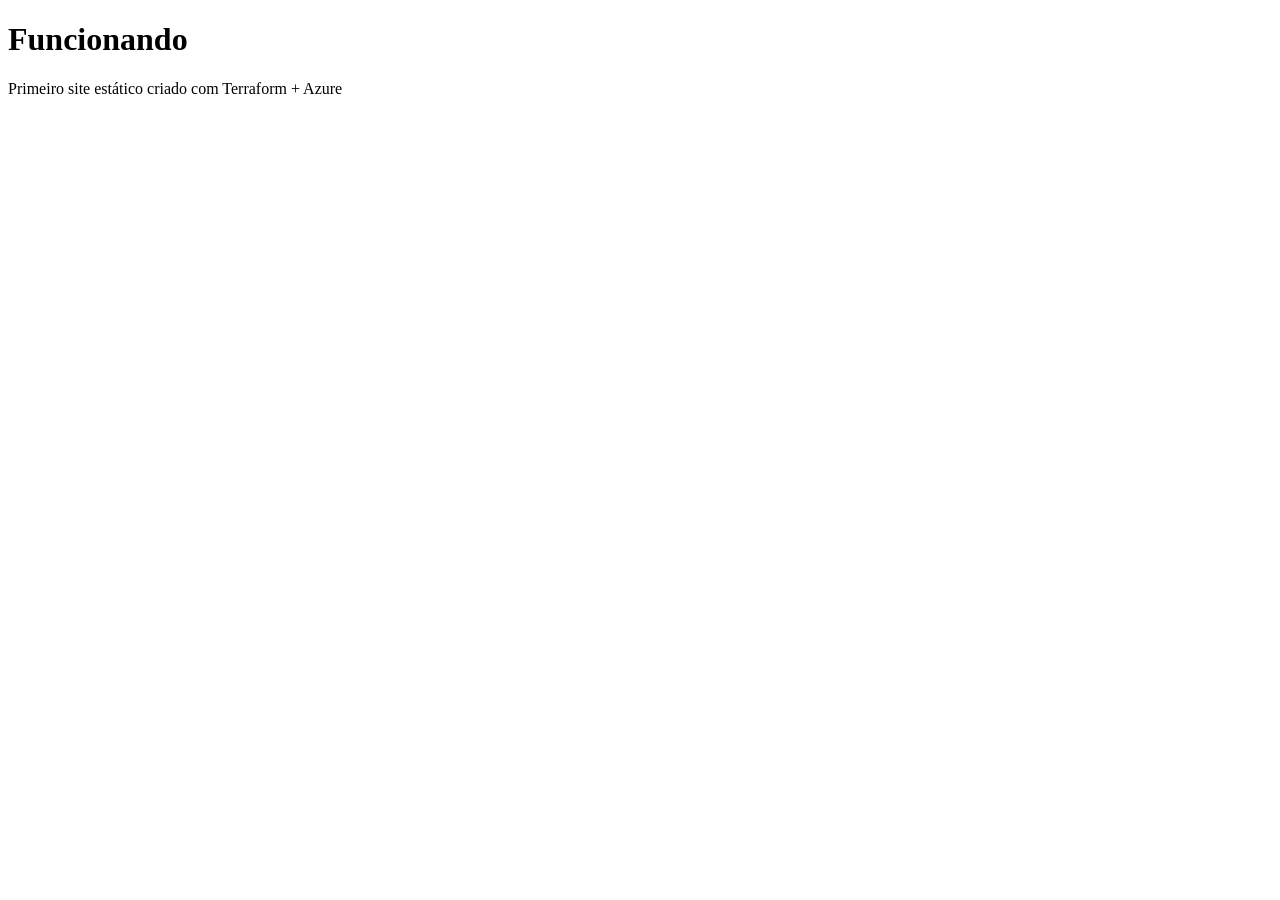
==== site/index.html @ 43009502 "adição geral" ====
<!DOCTYPE html>
<html lang="en">
<head>
    <meta charset="UTF-8">
    <meta name="viewport" content="width=device-width, initial-scale=1.0">
    <title>site estático</title>
    <link rel="stylesheet" href="css/style.css"/>
</head>
<body>
    <h1> Funcionando </h1>
    <p> Primeiro site estático criado com Terraform + Azure</p>
</body>
</html>
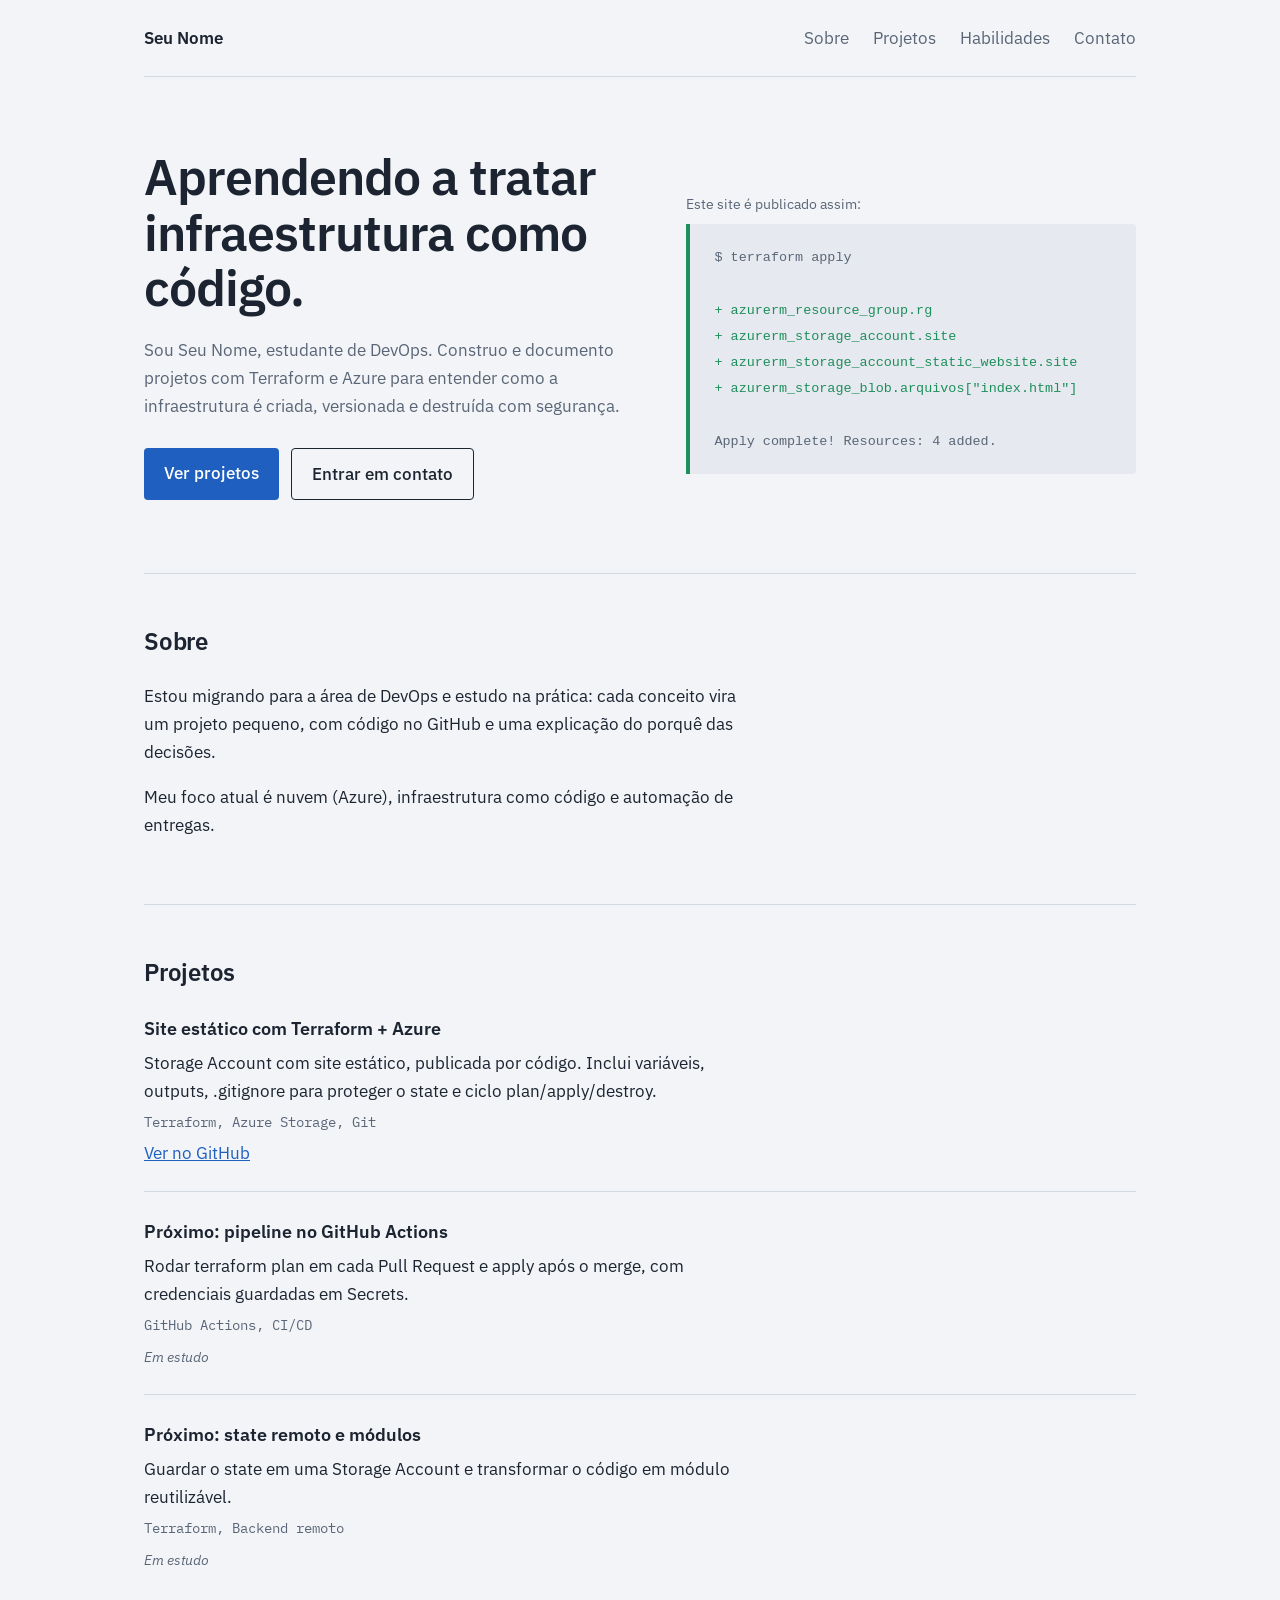
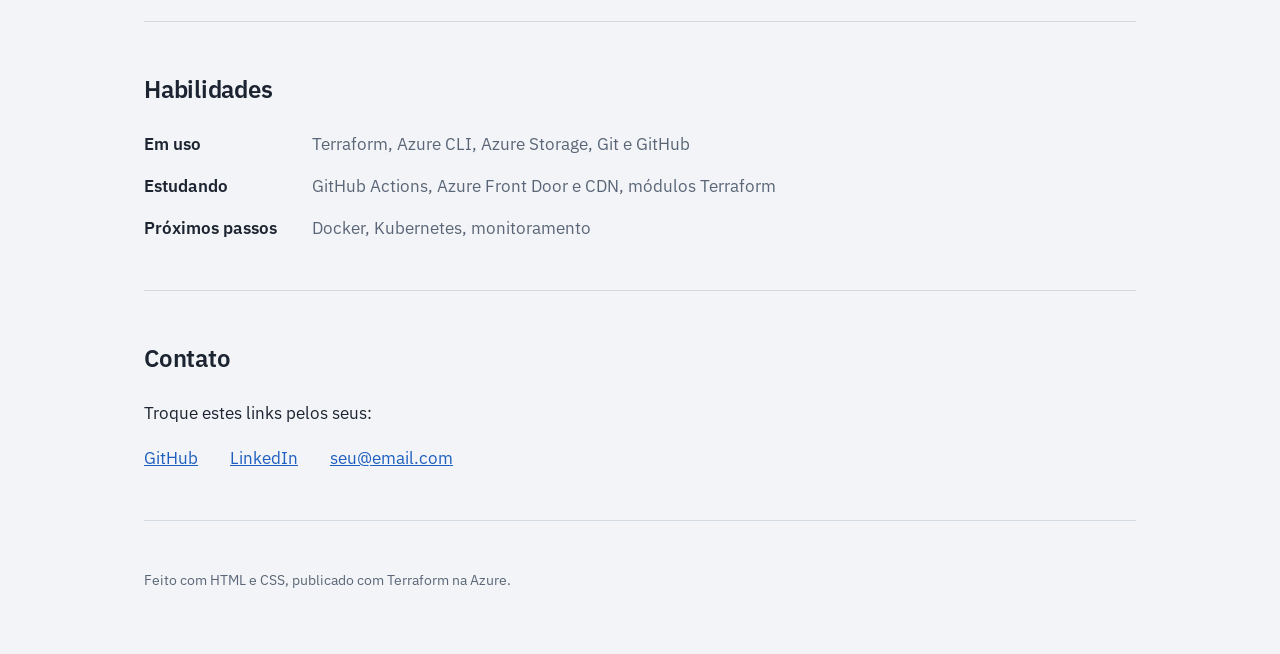
==== commit c901c0bb: "Addition of a new, updated portfolio." ====
--- a/site/index.html
+++ b/site/index.html
@@ -1,13 +1,105 @@
 <!DOCTYPE html>
-<html lang="en">
+<html lang="pt-BR">
 <head>
-    <meta charset="UTF-8">
-    <meta name="viewport" content="width=device-width, initial-scale=1.0">
-    <title>site estático</title>
-    <link rel="stylesheet" href="css/style.css"/>
+  <meta charset="UTF-8">
+  <meta name="viewport" content="width=device-width, initial-scale=1">
+  <title>Pedro Macedo | Portfólio DevOps</title>
+  <meta name="description" content="Portfólio de estudos em DevOps: Terraform, Azure e automação.">
+  <link rel="preconnect" href="https://fonts.googleapis.com">
+  <link rel="preconnect" href="https://fonts.gstatic.com" crossorigin>
+  <link href="https://fonts.googleapis.com/css2?family=IBM+Plex+Mono:wght@400;500&family=IBM+Plex+Sans:wght@400;500;600&display=swap" rel="stylesheet">
+  <link rel="stylesheet" href="style.css">
 </head>
 <body>
-    <h1> Funcionando </h1>
-    <p> Primeiro site estático criado com Terraform + Azure</p>
+  <header class="topo">
+    <a class="marca" href="#inicio">Seu Nome</a>
+    <nav aria-label="Principal">
+      <a href="#sobre">Sobre</a>
+      <a href="#projetos">Projetos</a>
+      <a href="#habilidades">Habilidades</a>
+      <a href="#contato">Contato</a>
+    </nav>
+  </header>
+
+  <main>
+    <section class="hero" id="inicio">
+      <div class="hero-texto">
+        <h1>Aprendendo a tratar infraestrutura como código.</h1>
+        <p>Sou Seu Nome, estudante de DevOps. Construo e documento projetos com Terraform e Azure para entender como a infraestrutura é criada, versionada e destruída com segurança.</p>
+        <p class="acoes">
+          <a class="botao" href="#projetos">Ver projetos</a>
+          <a class="botao-sec" href="#contato">Entrar em contato</a>
+        </p>
+      </div>
+
+      <figure class="plan">
+        <figcaption>Este site é publicado assim:</figcaption>
+<pre><code><span class="mut">$ terraform apply</span>
+
+<span class="add">+ azurerm_resource_group.rg</span>
+<span class="add">+ azurerm_storage_account.site</span>
+<span class="add">+ azurerm_storage_account_static_website.site</span>
+<span class="add">+ azurerm_storage_blob.arquivos["index.html"]</span>
+
+<span class="mut">Apply complete! Resources: 4 added.</span></code></pre>
+      </figure>
+    </section>
+
+    <section id="sobre">
+      <h2>Sobre</h2>
+      <p>Estou migrando para a área de DevOps e estudo na prática: cada conceito vira um projeto pequeno, com código no GitHub e uma explicação do porquê das decisões.</p>
+      <p>Meu foco atual é nuvem (Azure), infraestrutura como código e automação de entregas.</p>
+    </section>
+
+    <section id="projetos">
+      <h2>Projetos</h2>
+      <ul class="lista">
+        <li>
+          <h3>Site estático com Terraform + Azure</h3>
+          <p>Storage Account com site estático, publicada por código. Inclui variáveis, outputs, .gitignore para proteger o state e ciclo plan/apply/destroy.</p>
+          <p class="tags">Terraform, Azure Storage, Git</p>
+          <a href="https://github.com/seu-usuario/seu-repositorio">Ver no GitHub</a>
+        </li>
+        <li>
+          <h3>Próximo: pipeline no GitHub Actions</h3>
+          <p>Rodar terraform plan em cada Pull Request e apply após o merge, com credenciais guardadas em Secrets.</p>
+          <p class="tags">GitHub Actions, CI/CD</p>
+          <span class="status">Em estudo</span>
+        </li>
+        <li>
+          <h3>Próximo: state remoto e módulos</h3>
+          <p>Guardar o state em uma Storage Account e transformar o código em módulo reutilizável.</p>
+          <p class="tags">Terraform, Backend remoto</p>
+          <span class="status">Em estudo</span>
+        </li>
+      </ul>
+    </section>
+
+    <section id="habilidades">
+      <h2>Habilidades</h2>
+      <dl class="skills">
+        <dt>Em uso</dt>
+        <dd>Terraform, Azure CLI, Azure Storage, Git e GitHub</dd>
+        <dt>Estudando</dt>
+        <dd>GitHub Actions, Azure Front Door e CDN, módulos Terraform</dd>
+        <dt>Próximos passos</dt>
+        <dd>Docker, Kubernetes, monitoramento</dd>
+      </dl>
+    </section>
+
+    <section id="contato">
+      <h2>Contato</h2>
+      <p>Troque estes links pelos seus:</p>
+      <ul class="contatos">
+        <li><a href="https://github.com/seu-usuario">GitHub</a></li>
+        <li><a href="https://www.linkedin.com/in/seu-usuario">LinkedIn</a></li>
+        <li><a href="mailto:seu@email.com">seu@email.com</a></li>
+      </ul>
+    </section>
+  </main>
+
+  <footer class="rodape">
+    <p>Feito com HTML e CSS, publicado com Terraform na Azure.</p>
+  </footer>
 </body>
-</html>+</html>
--- a/site/style.css
+++ b/site/style.css
@@ -0,0 +1,135 @@
+:root {
+  --papel: #f2f4f7;
+  --tinta: #1b2430;
+  --suave: #5a6677;
+  --azul: #1f5fbf;
+  --verde: #1e8e5a;
+  --linha: #d3d9e1;
+  --bloco: #e6eaf0;
+  --sans: "IBM Plex Sans", system-ui, -apple-system, "Segoe UI", sans-serif;
+  --mono: "IBM Plex Mono", ui-monospace, Consolas, monospace;
+}
+
+* { box-sizing: border-box; }
+
+html { scroll-behavior: smooth; }
+
+body {
+  margin: 0;
+  background: var(--papel);
+  color: var(--tinta);
+  font: 400 1.0625rem/1.65 var(--sans);
+}
+
+a { color: var(--azul); }
+a:focus-visible { outline: 3px solid var(--azul); outline-offset: 3px; }
+
+.topo, main, .rodape {
+  width: min(100% - 2.5rem, 62rem);
+  margin-inline: auto;
+}
+
+.topo {
+  display: flex;
+  flex-wrap: wrap;
+  justify-content: space-between;
+  align-items: center;
+  gap: 0.75rem 2rem;
+  padding: 1.5rem 0;
+  border-bottom: 1px solid var(--linha);
+}
+
+.marca { font-weight: 600; color: var(--tinta); text-decoration: none; }
+
+.topo nav { display: flex; flex-wrap: wrap; gap: 0.25rem 1.5rem; }
+.topo nav a { color: var(--suave); text-decoration: none; }
+.topo nav a:hover { color: var(--tinta); text-decoration: underline; }
+
+/* Hero */
+.hero {
+  display: grid;
+  grid-template-columns: 1.1fr 1fr;
+  gap: 3rem;
+  align-items: center;
+  padding: 4.5rem 0 3.5rem;
+}
+
+h1 {
+  margin: 0 0 1.25rem;
+  font-size: clamp(2rem, 4.5vw, 3.1rem);
+  line-height: 1.12;
+  font-weight: 600;
+  letter-spacing: -0.02em;
+  max-width: 18ch;
+}
+
+.hero-texto p { max-width: 52ch; color: var(--suave); }
+
+.acoes { display: flex; flex-wrap: wrap; gap: 0.75rem; margin-top: 1.75rem; }
+
+.botao, .botao-sec {
+  padding: 0.7rem 1.25rem;
+  border-radius: 4px;
+  font-weight: 500;
+  text-decoration: none;
+}
+.botao { background: var(--azul); color: #fff; }
+.botao:hover { background: #174a95; }
+.botao-sec { border: 1px solid var(--tinta); color: var(--tinta); }
+.botao-sec:hover { background: var(--bloco); }
+
+/* Bloco de código: o elemento memorável */
+.plan { margin: 0; }
+.plan figcaption { margin-bottom: 0.5rem; font-size: 0.9rem; color: var(--suave); }
+.plan pre {
+  margin: 0;
+  padding: 1.25rem 1.5rem;
+  background: var(--bloco);
+  border-left: 4px solid var(--verde);
+  border-radius: 0 4px 4px 0;
+  overflow-x: auto;
+  font: 400 0.84rem/1.8 var(--mono);
+}
+.add { color: var(--verde); font-weight: 500; }
+.mut { color: var(--suave); }
+
+/* Seções */
+section { padding: 3rem 0; border-top: 1px solid var(--linha); }
+.hero { border-top: 0; }
+
+h2 { margin: 0 0 1.25rem; font-size: 1.5rem; font-weight: 600; letter-spacing: -0.01em; }
+h3 { margin: 0 0 0.35rem; font-size: 1.15rem; font-weight: 600; }
+section p { max-width: 62ch; }
+
+/* Projetos */
+.lista { list-style: none; margin: 0; padding: 0; }
+.lista li { padding: 1.5rem 0; border-bottom: 1px solid var(--linha); }
+.lista li:first-child { padding-top: 0; }
+.lista li:last-child { border-bottom: 0; padding-bottom: 0; }
+.lista p { margin: 0 0 0.5rem; }
+.tags { font: 400 0.85rem var(--mono); color: var(--suave); }
+.status { font-size: 0.9rem; color: var(--suave); font-style: italic; }
+
+/* Habilidades */
+.skills { display: grid; grid-template-columns: 9rem 1fr; gap: 0.9rem 1.5rem; margin: 0; }
+.skills dt { font-weight: 600; }
+.skills dd { margin: 0; color: var(--suave); }
+
+/* Contato */
+.contatos { list-style: none; margin: 0; padding: 0; display: flex; flex-wrap: wrap; gap: 0.5rem 2rem; }
+
+.rodape { padding: 2rem 0 3rem; border-top: 1px solid var(--linha); color: var(--suave); font-size: 0.9rem; }
+
+/* Página 404 */
+.erro { padding: 6rem 0; }
+.erro .codigo { font: 500 1rem var(--mono); color: var(--suave); }
+
+@media (max-width: 760px) {
+  .hero { grid-template-columns: 1fr; gap: 2rem; padding-top: 3rem; }
+  .skills { grid-template-columns: 1fr; gap: 0.15rem; }
+  .skills dd { margin-bottom: 0.9rem; }
+}
+
+@media (prefers-reduced-motion: reduce) {
+  html { scroll-behavior: auto; }
+}
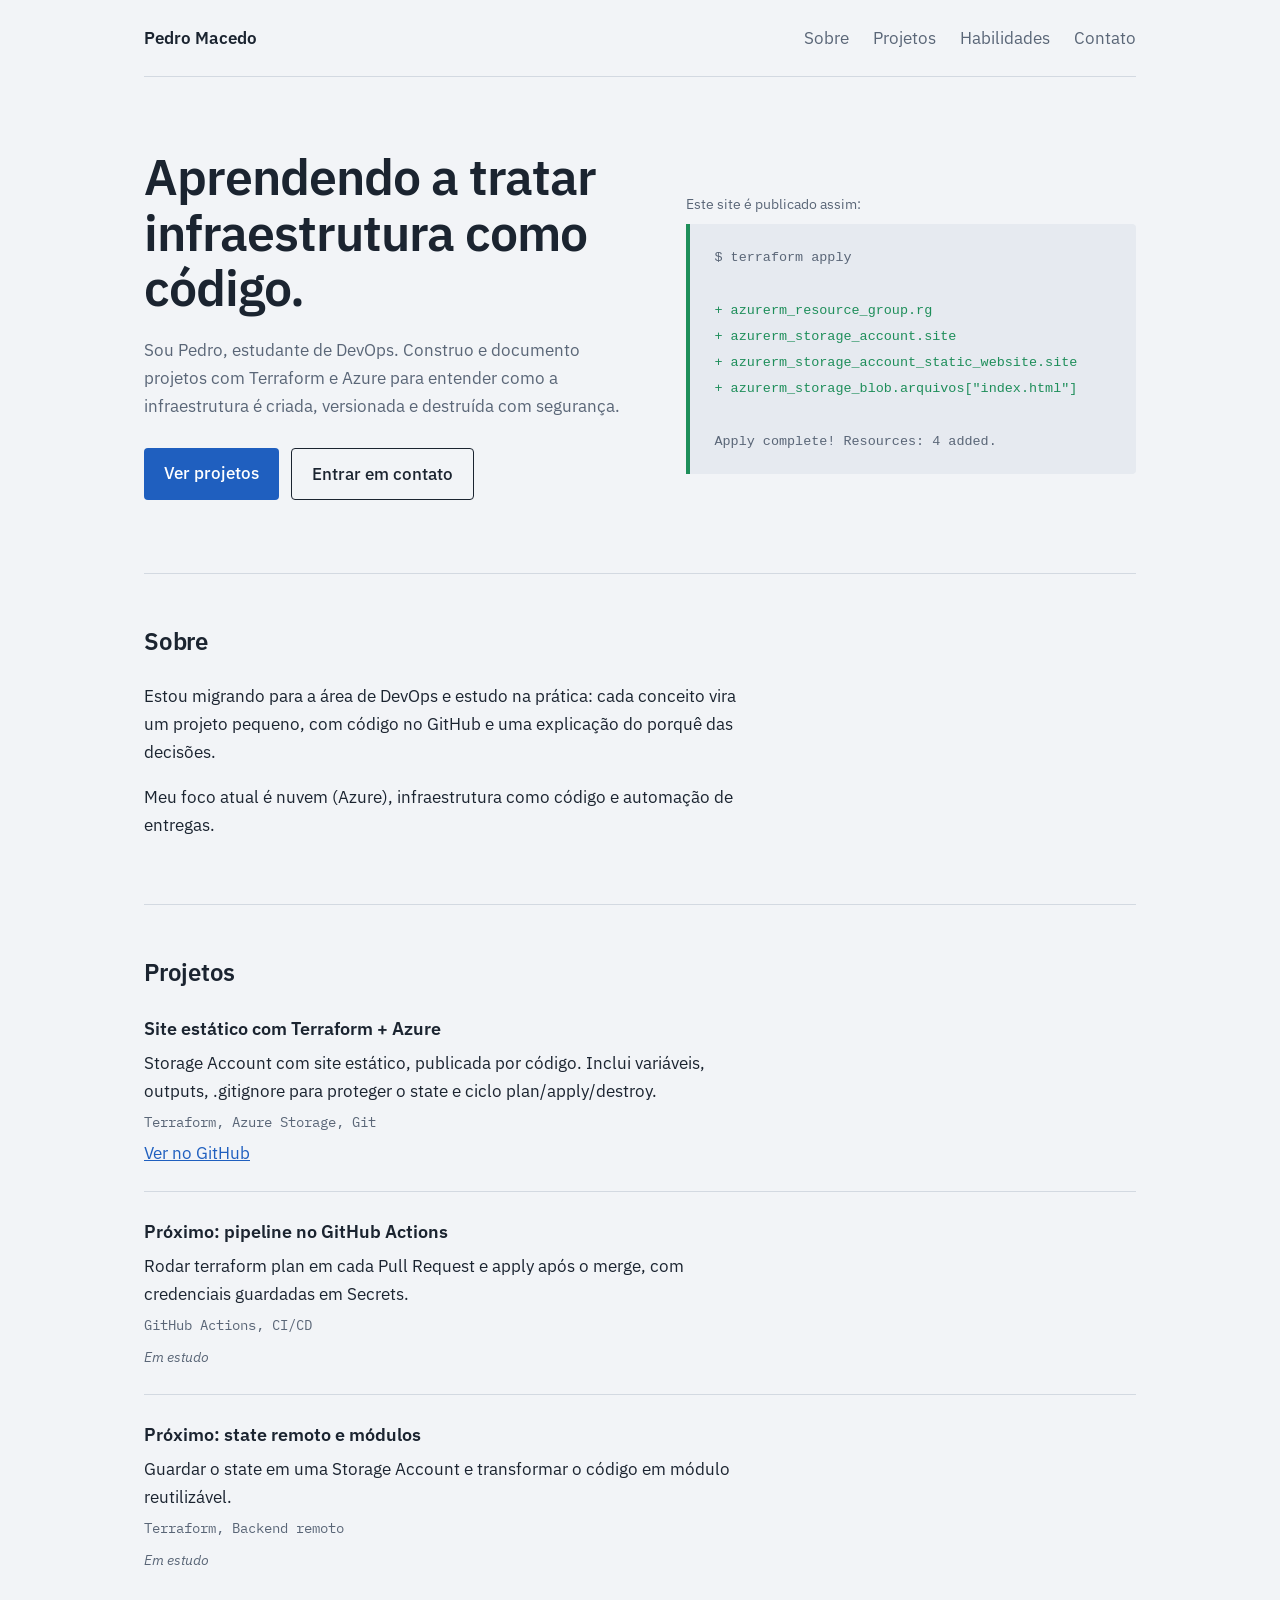
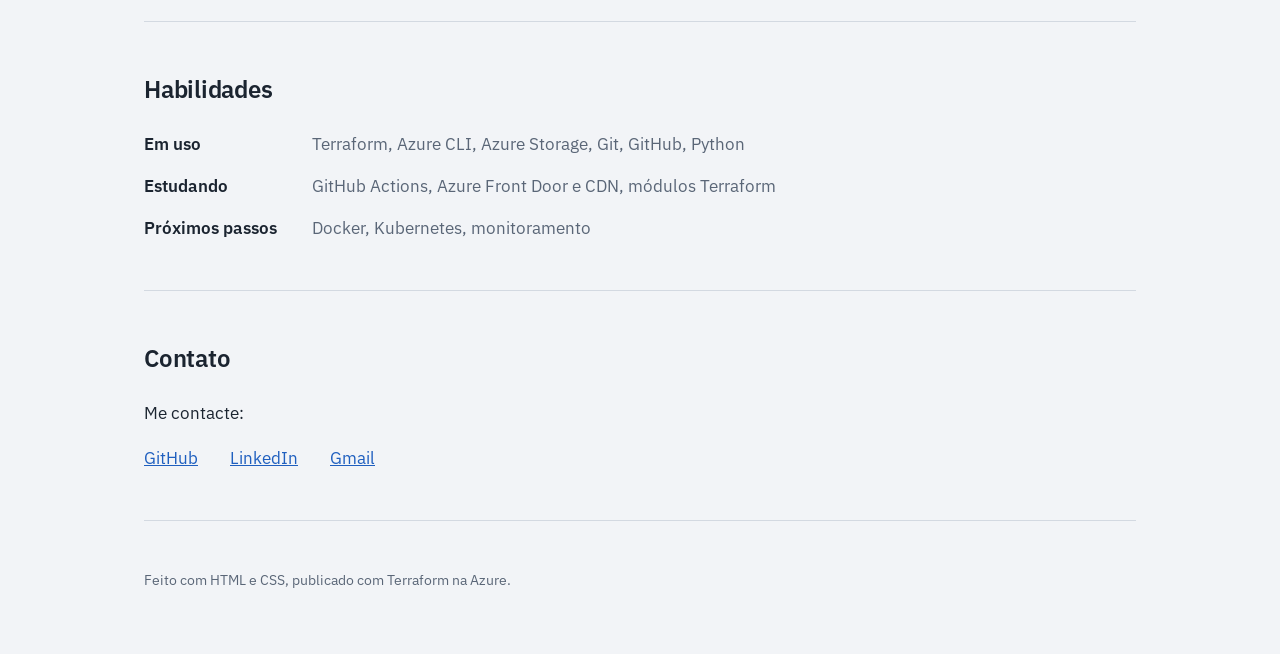
==== commit 2bdf0c2d: "ATT portfolio" ====
--- a/site/index.html
+++ b/site/index.html
@@ -3,7 +3,7 @@
 <head>
   <meta charset="UTF-8">
   <meta name="viewport" content="width=device-width, initial-scale=1">
-  <title>Pedro Macedo | Portfólio DevOps</title>
+  <title>Pedro Macedo | Portfólio</title>
   <meta name="description" content="Portfólio de estudos em DevOps: Terraform, Azure e automação.">
   <link rel="preconnect" href="https://fonts.googleapis.com">
   <link rel="preconnect" href="https://fonts.gstatic.com" crossorigin>
@@ -12,7 +12,7 @@
 </head>
 <body>
   <header class="topo">
-    <a class="marca" href="#inicio">Seu Nome</a>
+    <a class="marca" href="#inicio">Pedro Macedo</a>
     <nav aria-label="Principal">
       <a href="#sobre">Sobre</a>
       <a href="#projetos">Projetos</a>
@@ -25,7 +25,7 @@
     <section class="hero" id="inicio">
       <div class="hero-texto">
         <h1>Aprendendo a tratar infraestrutura como código.</h1>
-        <p>Sou Seu Nome, estudante de DevOps. Construo e documento projetos com Terraform e Azure para entender como a infraestrutura é criada, versionada e destruída com segurança.</p>
+        <p>Sou Pedro, estudante de DevOps. Construo e documento projetos com Terraform e Azure para entender como a infraestrutura é criada, versionada e destruída com segurança.</p>
         <p class="acoes">
           <a class="botao" href="#projetos">Ver projetos</a>
           <a class="botao-sec" href="#contato">Entrar em contato</a>
@@ -58,7 +58,7 @@
           <h3>Site estático com Terraform + Azure</h3>
           <p>Storage Account com site estático, publicada por código. Inclui variáveis, outputs, .gitignore para proteger o state e ciclo plan/apply/destroy.</p>
           <p class="tags">Terraform, Azure Storage, Git</p>
-          <a href="https://github.com/seu-usuario/seu-repositorio">Ver no GitHub</a>
+          <a href="https://github.com/PHMac20XX2/static">Ver no GitHub</a>
         </li>
         <li>
           <h3>Próximo: pipeline no GitHub Actions</h3>
@@ -79,7 +79,7 @@
       <h2>Habilidades</h2>
       <dl class="skills">
         <dt>Em uso</dt>
-        <dd>Terraform, Azure CLI, Azure Storage, Git e GitHub</dd>
+        <dd>Terraform, Azure CLI, Azure Storage, Git, GitHub, Python</dd>
         <dt>Estudando</dt>
         <dd>GitHub Actions, Azure Front Door e CDN, módulos Terraform</dd>
         <dt>Próximos passos</dt>
@@ -89,11 +89,11 @@
 
     <section id="contato">
       <h2>Contato</h2>
-      <p>Troque estes links pelos seus:</p>
+      <p>Me contacte:</p>
       <ul class="contatos">
-        <li><a href="https://github.com/seu-usuario">GitHub</a></li>
-        <li><a href="https://www.linkedin.com/in/seu-usuario">LinkedIn</a></li>
-        <li><a href="mailto:seu@email.com">seu@email.com</a></li>
+        <li><a href="https://github.com/PHMac20XX2">GitHub</a></li>
+        <li><a href="https://br.linkedin.com/in/phmac20xx">LinkedIn</a></li>
+        <li><a href="mailto:phmestudos@gmail.com">Gmail</a></li>
       </ul>
     </section>
   </main>
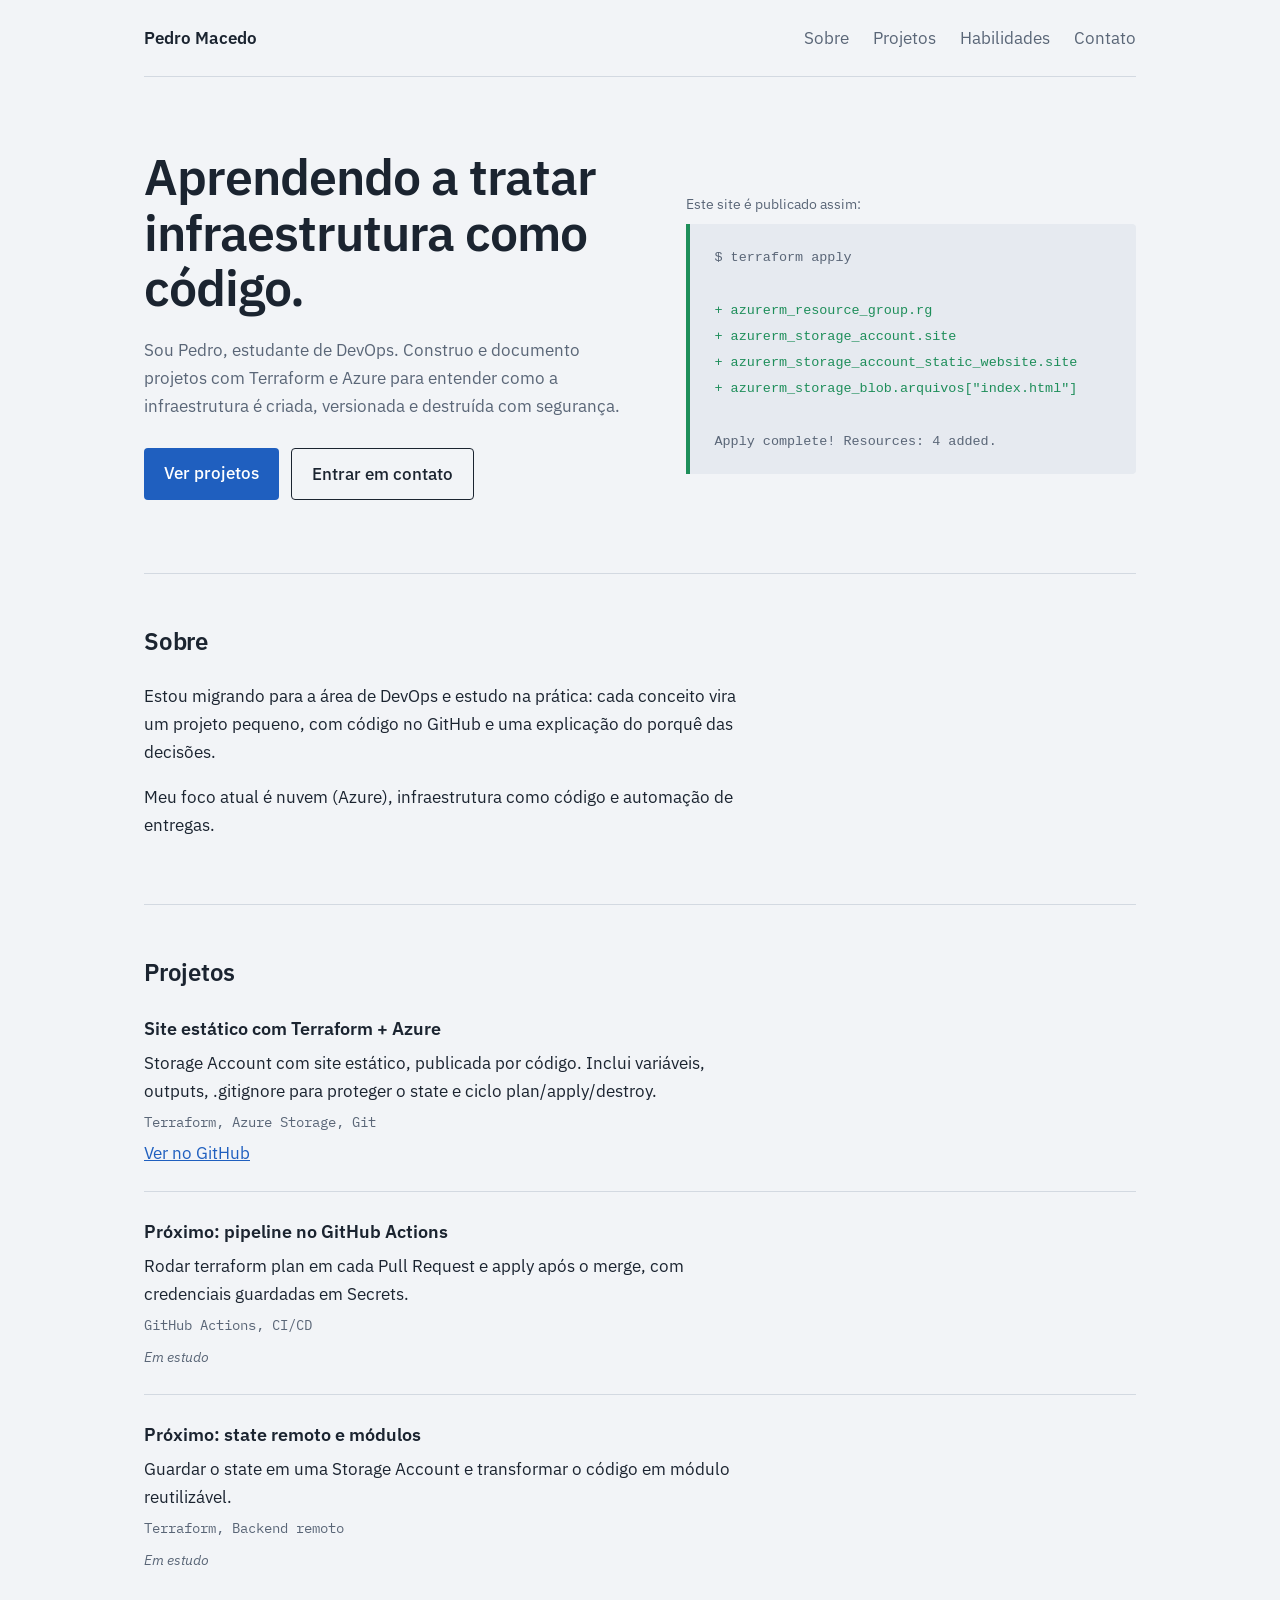
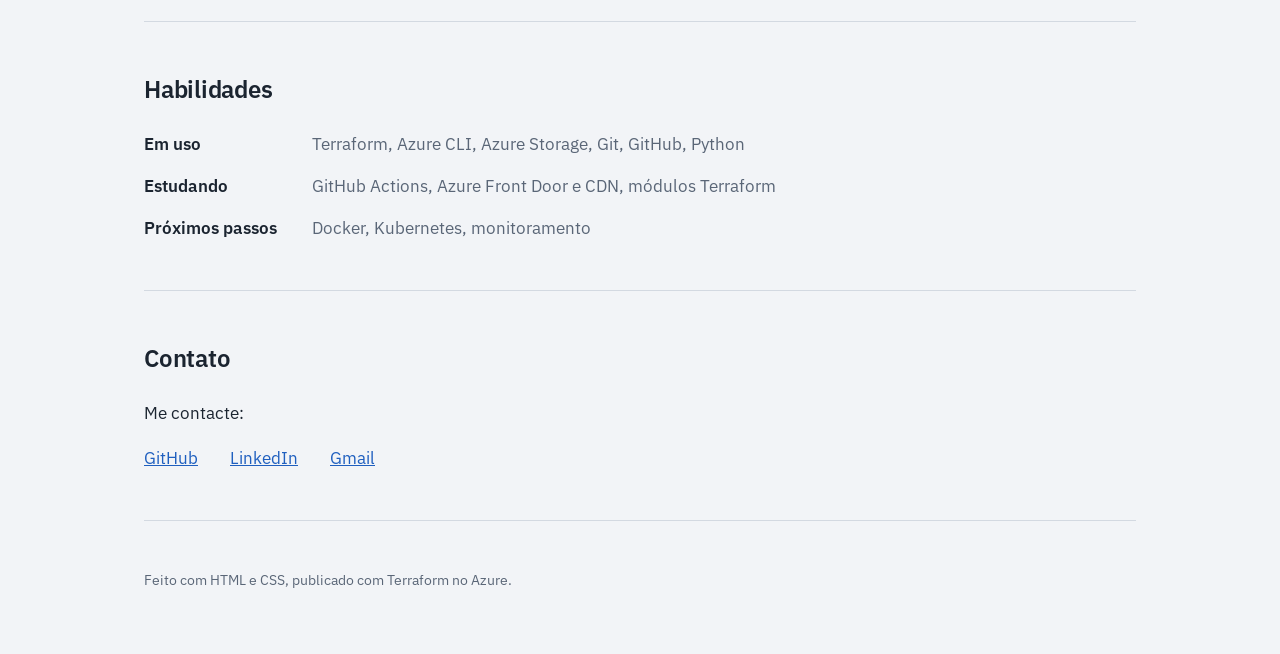
==== commit b14de858: "att html" ====
--- a/site/index.html
+++ b/site/index.html
@@ -99,7 +99,7 @@
   </main>
 
   <footer class="rodape">
-    <p>Feito com HTML e CSS, publicado com Terraform na Azure.</p>
+    <p>Feito com HTML e CSS, publicado com Terraform no Azure.</p>
   </footer>
 </body>
 </html>
